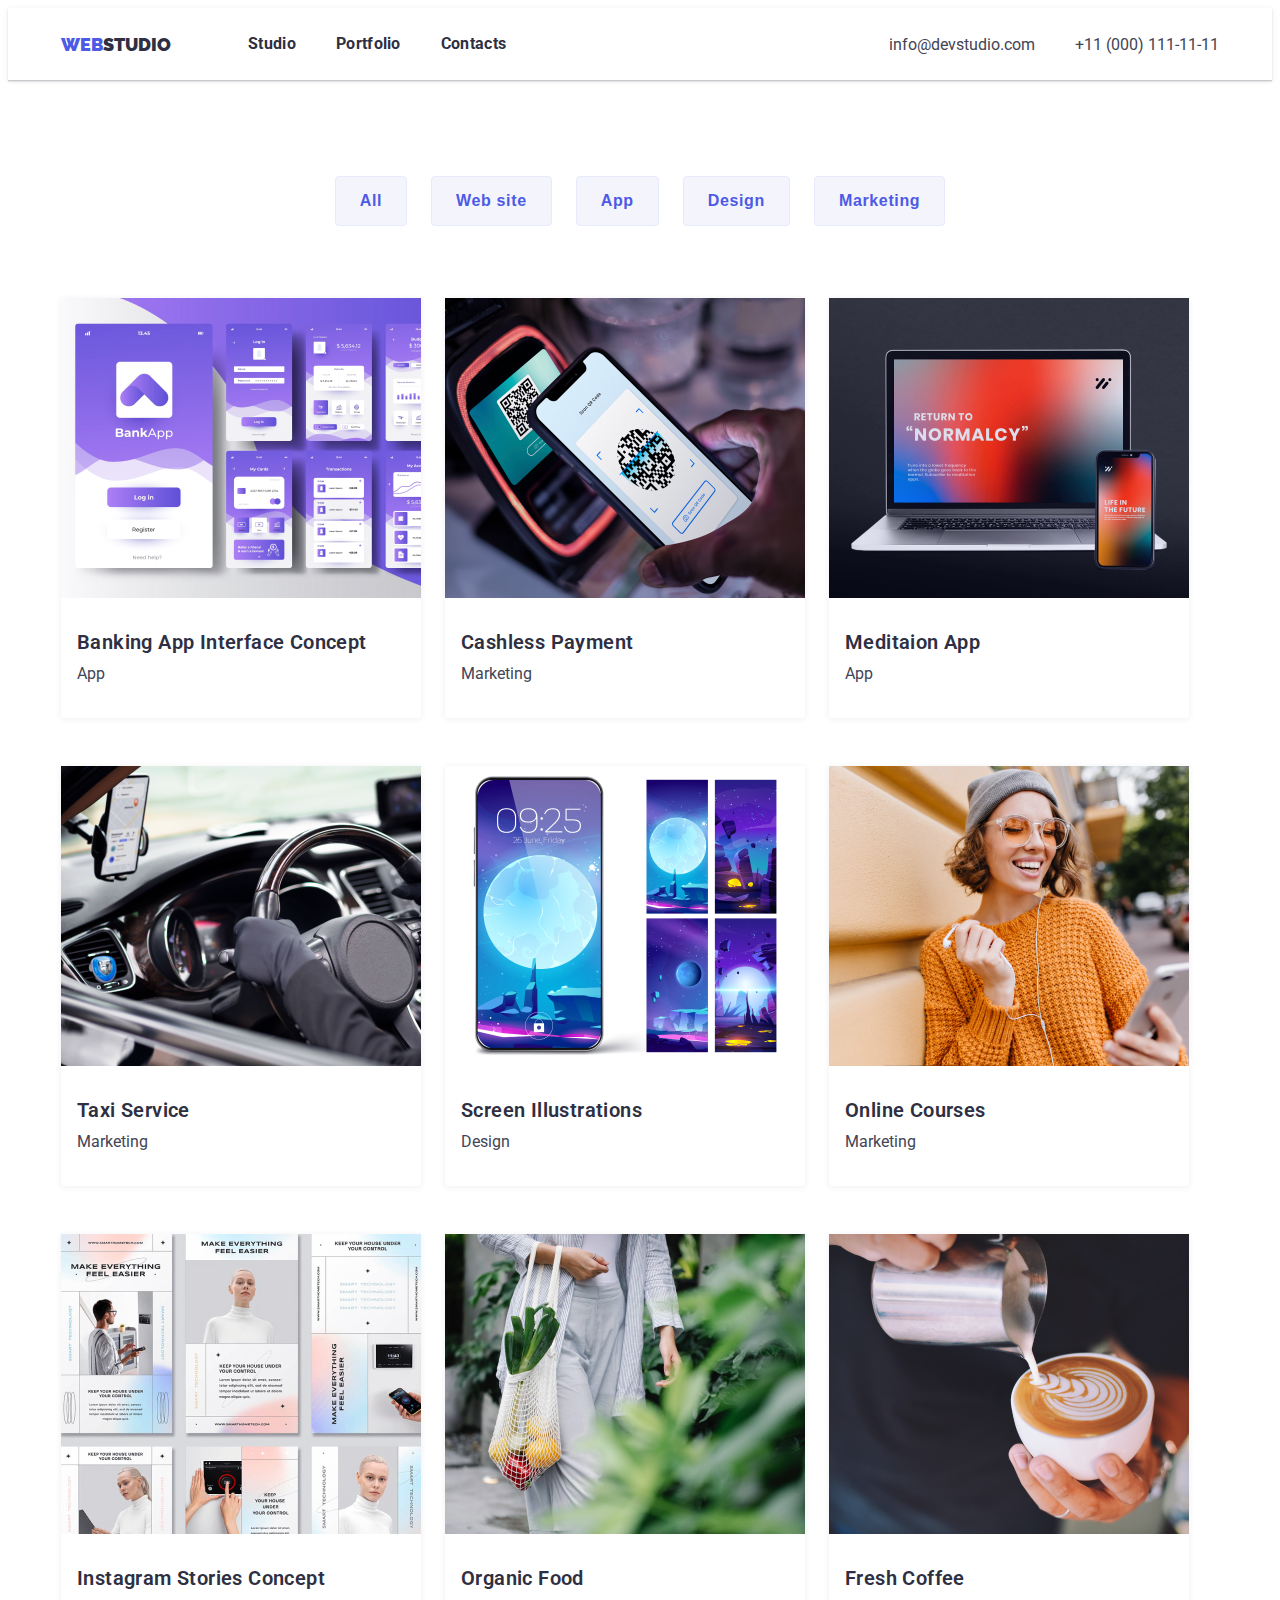
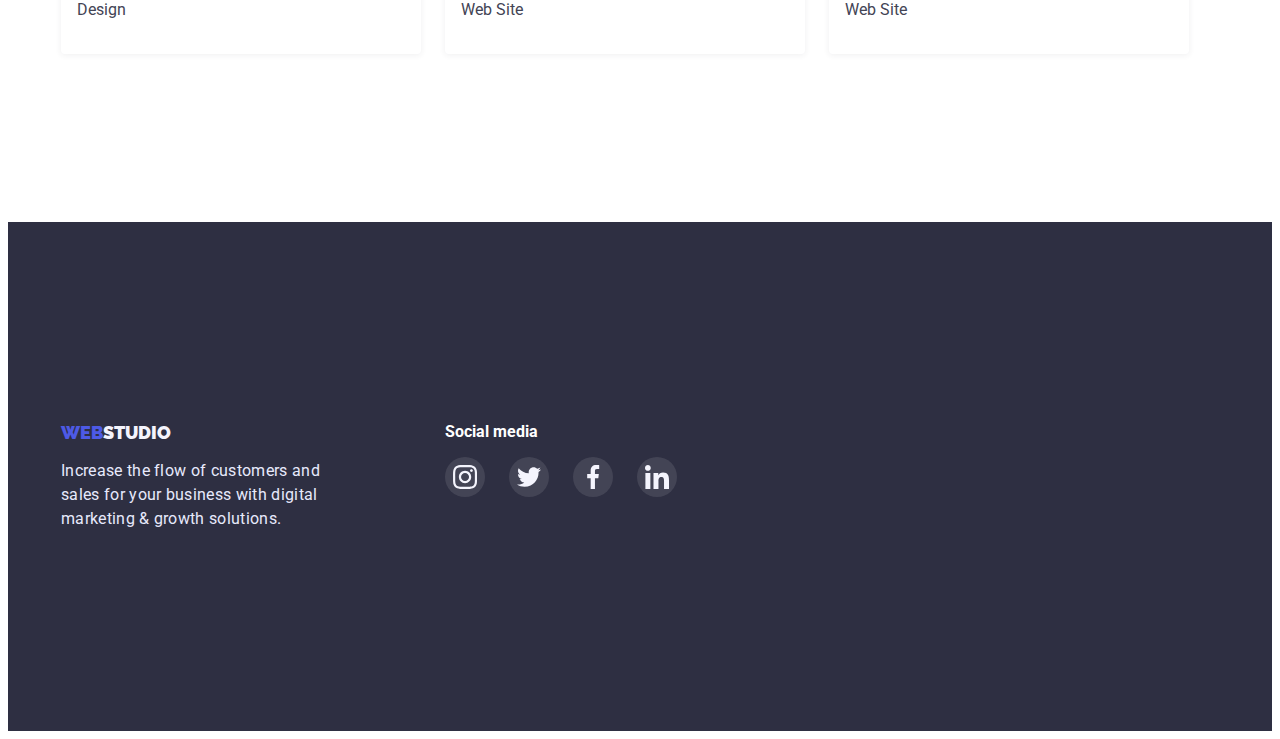
==== portfolio.html @ b272dc5b "first commit" ====
<!DOCTYPE html>
<html lang="en">
  <head>
    <meta charset="UTF-8" />
    <meta http-equiv="X-UA-Compatible" content="IE=edge" />
    <meta name="viewport" content="width=device-width, initial-scale=1.0" />
    <title>portfolio</title>
    <link rel="stylesheet" href="./index.html" />
    <link
      rel="stylesheet"
      href="https://cdnjs.cloudflare.com/ajax/libs/modern-normalize/1.1.0/modern-normalize.min.css"
      integrity="sha512-wpPYUAdjBVSE4KJnH1VR1HeZfpl1ub8YT/NKx4PuQ5NmX2tKuGu6U/JRp5y+Y8XG2tV+wKQpNHVUX03MfMFn9Q=="
      crossorigin="anonymous"
      referrerpolicy="no-referrer"
    />
    <link rel="stylesheet" href="css/styles.css" />
  </head>
  <body>
    <header class="header">
      <div class="container section-header">
        <a class="header-logo" href="./index.html"
          ><span class="logo-span">Web</span>Studio</a
        >
        <nav>
          <ul class="navigation">
            <li class="navigation-item">
              <a class="navigation-link" href="./index.html">Studio</a>
            </li>
            <li class="navigation-item">
              <a class="navigation-link" href="./potfolio.html">Portfolio</a>
            </li>
            <li class="navigation-item">
              <a class="navigation-link" href="#">Contacts</a>
            </li>
          </ul>
        </nav>
        <address class="contacts-link">
          <a class="contacts-email" href="mailto:info@devstudio.com"
            >info@devstudio.com</a
          >
          <a class="contacts-tel" href="tel:+110001111111"
            >+11 (000) 111-11-11</a
          >
        </address>
      </div>
    </header>
    <main>
      <h1 class="visually-hidden"></h1>
      <section class="portfolio-buttons">
        <div class="container">
          <ul class="buttons">
            <li>
              <button class="portfolio-btn" type="button">
                <span>All</span>
              </button>
            </li>
            <li>
              <button class="portfolio-btn" type="button">
                <span>Web site</span>
              </button>
            </li>
            <li>
              <button class="portfolio-btn" type="button">
                <span>App</span>
              </button>
            </li>
            <li>
              <button class="portfolio-btn" type="button">
                <span>Design</span>
              </button>
            </li>
            <li>
              <button class="portfolio-btn" type="button">
                <span>Marketing</span>
              </button>
            </li>
          </ul>
        </div>
      </section>
      <section class="portfolio">
        <div class="container">
          <ul class="projects">
            <li class="projects-block">
              <img
                src="./images/screens.jpg"
                alt="app interfaces"
                width="360px"
                height="300px"
              />
              <h3 class="projects-text-h">Banking App Interface Concept</h3>
              <p class="projects-text-p">App</p>
            </li>
            <li class="projects-block">
              <img
                src="./images/cashless.jpg"
                alt="cashless payment"
                width="360px"
                height="300px"
              />
              <h3 class="projects-text-h">Cashless Payment</h3>
              <p class="projects-text-p">Marketing</p>
            </li>
            <li class="projects-block">
              <img
                src="./images/compphone.jpg"
                alt="computer and phone"
                width="360px"
                height="300px"
              />
              <h3 class="projects-text-h">Meditaion App</h3>
              <p class="projects-text-p">App</p>
            </li>
            <li class="projects-block">
              <img
                src="./images/car.jpg"
                alt="car"
                width="360px"
                height="300px"
              />
              <h3 class="projects-text-h">Taxi Service</h3>
              <p class="projects-text-p">Marketing</p>
            </li>
            <li class="projects-block">
              <img
                src="./images/phone.jpg"
                alt="phone"
                width="360px"
                height="300px"
              />
              <h3 class="projects-text-h">Screen Illustrations</h3>
              <p class="projects-text-p">Design</p>
            </li>
            <li class="projects-block">
              <img
                src="./images/girl.jpg"
                alt="girl"
                width="360px"
                height="300px"
              />
              <h3 class="projects-text-h">Online Courses</h3>
              <p class="projects-text-p">Marketing</p>
            </li>
            <li class="projects-block">
              <img
                src="./images/interfaces.jpg"
                alt="website interfaces"
                width="360px"
                height="300px"
              />
              <h3 class="projects-text-h">Instagram Stories Concept</h3>
              <p class="projects-text-p">Design</p>
            </li>
            <li class="projects-block">
              <img
                src="./images/fruits.jpg"
                alt="fruits"
                width="360px"
                height="300px"
              />
              <h3 class="projects-text-h">Organic Food</h3>
              <p class="projects-text-p">Web Site</p>
            </li>
            <li class="projects-block">
              <img
                src="./images/coffee.jpg"
                alt="coffee"
                width="360px"
                height="300px"
              />
              <h3 class="projects-text-h">Fresh Coffee</h3>
              <p class="projects-text-p">Web Site</p>
            </li>
          </ul>
        </div>
      </section>
    </main>
    <footer class="footer">
      <div class="container section-footer">
        <div class="footer-block">
          <a class="footer-logo" href="./index.html"
            ><span class="footer-span">Web</span>Studio
          </a>
          <p class="footer-p">
            Increase the flow of customers and sales for your business with
            digital marketing & growth solutions.
          </p>
        </div>

        <div class="media-links">
          <h4 class="social-media-text">Social media</h4>
          <ul class="footer-buttons">
            <li>
              <button class="footer-btn">
                <svg class="icon-footer">
                  <use href="./images/icons.svg#icon-instagram"></use>
                </svg>
              </button>
            </li>
            <li>
              <button class="footer-btn">
                <svg class="icon-footer">
                  <use href="./images/icons.svg#icon-twitter"></use>
                </svg>
              </button>
            </li>
            <li>
              <button class="footer-btn">
                <svg class="icon-footer">
                  <use href="./images/icons.svg#icon-facebook"></use>
                </svg>
              </button>
            </li>
            <li>
              <button class="footer-btn">
                <svg class="icon-footer">
                  <use href="./images/icons.svg#icon-linkedin"></use>
                </svg>
              </button>
            </li>
          </ul>
        </div>
      </div>
    </footer>
  </body>
</html>
---- css/styles.css ----
@import url("https://fonts.googleapis.com/css2?family=Raleway:wght@700&family=Roboto:wght@400;500;700;900&display=swap");

:root {
  --iris: #4d5ae5;
  --white: #ffffff;
  --slate: #434455;
  --corn-flower: #e7e9fc;
  --cloud: #f4f4fd;
  --navy-blue: #2e2f42;
  --button-animation: #404bbf;
  --icon-hover: #31d0aa;
}
.visually-hidden {
  position: absolute;
  width: 1px;
  height: 1px;
  margin: -1px;
  border: 0;
  padding: 0;
  white-space: nowrap;
  clip-path: inset(100%);
  clip: rect(0 0 0 0);
  overflow: hidden;
}

body {
  font-size: 16px;
  letter-spacing: 0.02;
  font-family: "Roboto", sans-serif;
  background-color: var(--white);
  color: var(--navy-blue);
}

h1,
h2,
h3,
h4,
h5,
h6,
p {
  margin: 0;
}

img {
  display: block;
  max-width: 100%;
  height: auto;
}

ul,
ol {
  list-style: none;
  padding-left: 0;
  margin: 0;
}

a {
  text-decoration: none;
}

address {
  font-style: normal;
}

button {
  display: block;
  cursor: pointer;
  border: none;
  border-radius: 4px;
}

.section {
  padding-top: 120px;
  padding-bottom: 120px;
}

.section-header {
  display: flex;
  align-items: center;
}

.container {
  width: 1158px;
  margin: 0 auto;
  padding: 0 15px;
}

.header {
  padding: 24px 0;
  box-shadow: 0px 2px 1px rgba(46, 47, 66, 0.08),
    0px 1px 1px rgba(46, 47, 66, 0.16), 0px 1px 6px rgba(46, 47, 66, 0.08);
}

.header-logo {
  font-size: 18px;
  font-family: Raleway;
  text-transform: uppercase;
  font-weight: 900;
  color: var(--navy-blue);
}

nav {
  margin-left: 77px;
}

.header-logo .logo-span {
  color: var(--iris);
}

.navigation {
  display: flex;
  gap: 40px;
}

.navigation-item {
  display: inline-block;
}

.navigation-link {
  font-weight: 700;
  font-size: 16px;
  line-height: 1.5;
  letter-spacing: 0.02em;
  color: var(--navy-blue);
}

.navigation-link:hover {
  color: var(--iris);
}

.contacts-link {
  display: flex;
  margin-left: auto;
  gap: 40px;
}

.contacts-tel {
  color: var(--slate);
}

.contacts-tel:hover {
  color: var(--iris);
}

.contacts-email {
  color: var(--slate);
}

.contacts-email:hover {
  color: var(--iris);
}

.section-solutions {
  max-width: 1440px;
  height: 603px;
  background-image: linear-gradient(
      rgba(46, 47, 66, 0.7),
      rgba(46, 47, 66, 0.7)
    ),
    url(../images/people-office.jpg);

  background-repeat: no-repeat;
  background-size: cover;
  padding: 192px 0;
}

.main-text {
  font-weight: 700;
  font-size: 56px;
  line-height: 1.07;
  text-align: center;
  width: 492px;
  margin: 0 auto;
  margin-bottom: 48px;
  color: var(--white);
}

.button-main {
  margin: 0 auto;
  display: block;
  min-width: 170px;
  cursor: pointer;
  font-weight: 700;
  font-size: 16px;
  padding: 16px 32px;
  color: var(--white);
  background-color: var(--iris);
  box-shadow: 0px 3px 1px rgb(48 30 30 / 10%), 0px 2px 1px rgb(0 0 0 / 8%),
    0px 2px 2px rgb(0 0 0 / 12%);
}

.button-main:hover {
  background-color: var(--button-animation);
}

.text-block-svgs {
  padding: 24px;
  margin-bottom: 8px;
  text-align: center;
  background-color: var(--cloud);
  border-radius: 4px;
}

.icons-text-block {
  width: 64px;
  height: 64px;
}

.text-blocks {
  padding: 120px 0;
}

.text-box {
  display: flex;
  gap: 24px;
}

.text-text {
  width: 264px;
}

.text-h {
  font-weight: 600;
  font-size: 20px;
  line-height: 1.2;
  letter-spacing: 0.02em;
  color: var(--navy-blue);
  margin-bottom: 8px;
}

.text-p {
  font-weight: 400;
  font-size: 16px;
  line-height: 1.5;
  letter-spacing: 0.02em;
  color: var(--slate);
}

.big-text {
  margin-bottom: 72px;
  font-weight: 600;
  font-size: 36px;
  line-height: 1.1;
  text-align: center;
  letter-spacing: 0.02em;
  text-transform: capitalize;
  color: var(--navy-blue);
}

.sectiom-features {
  padding-bottom: 120px;
}

.main-images {
  display: flex;
  padding-bottom: 120px;
  gap: 24px;
}

.team {
  padding: 120px 0;
  background-color: var(--corn-flower);
}

.teams {
  display: flex;
  gap: 24px;
  text-align: center;
}

.team-text {
  margin-bottom: 72px;
  font-weight: 600;
  text-align: center;
  font-size: 36px;
  line-height: 1.1;
  letter-spacing: 0.02em;
  text-transform: capitalize;
  color: var(--navy-blue);
}

.team-text-block {
  padding: 32px;
  padding-bottom: 0;
}

.team-text-h {
  margin-bottom: 12px;
  font-weight: 700;
  font-size: 20px;
  line-height: 1.2;
  letter-spacing: 0.02em;
  color: var(--navy-blue);
}

.team-text-p {
  margin-bottom: 8px;
  font-weight: 400;
  font-size: 16px;
  line-height: 1.5;
  color: var(--slate);
}

.team-block {
  width: 264px;
  background-color: #ffffff;
  box-shadow: 0px 1px 6px rgba(46, 47, 66, 0.08);
  border-radius: 0px 0px 4px 4px;
}

.team-block:hover {
  box-shadow: 0px 1px 6px rgba(46, 47, 66, 0.08),
    0px 1px 1px rgba(46, 47, 66, 0.16), 0px 2px 1px rgba(46, 47, 66, 0.08);
}

.team-buttons {
  display: flex;
  justify-content: center;
  gap: 24px;
  margin: 0 auto;
  padding-bottom: 32px;
}

.teams-btn {
  padding: 12px;
  width: 40px;
  height: 40px;
  background-color: var(--iris);
  border-radius: 100px;
}

.teams-btn:hover {
  box-shadow: 0px 1px 6px rgba(46, 47, 66, 0.08),
    0px 1px 1px rgba(46, 47, 66, 0.16), 0px 2px 1px rgba(46, 47, 66, 0.08);
}

.icon-teams {
  width: 16px;
  height: 16px;
  color: var(--cloud);
}

.customers {
  padding-top: 120px;
  padding-bottom: 120px;
}

.customers-text {
  margin-bottom: 72px;
  font-weight: 600;
  font-size: 36px;
  line-height: 1.1;
  text-align: center;
  letter-spacing: 0.02em;
  text-transform: capitalize;
  color: var(--navy-blue);
}

.customers-icons {
  display: flex;
  gap: 24px;
}

.customers-border {
  padding: 16px 32px;
  width: 168px;
  height: 88px;
  border: 1px solid #8e8f99;
  border-radius: 4px;
}

.customers-svg {
  display: flex;
  margin: 0 auto;
  width: 104px;
  height: 56px;
}

.section-footer {
  display: flex;
}

.footer {
  background-color: var(--navy-blue);
  padding: 100px 0;
}

.footer-block {
  padding-top: 100px;
  padding-bottom: 100px;
  width: 264px;
}

.footer-logo {
  font-size: 18px;
  font-family: Raleway;
  text-transform: uppercase;
  font-weight: 900;
  color: var(--cloud);
}

.footer-span {
  color: var(--iris);
}

.footer-p {
  padding-top: 16px;
  font-weight: 400;
  font-size: 16px;
  line-height: 1.5;
  letter-spacing: 0.02em;
  color: var(--corn-flower);
}

.media-links {
  display: block;
  padding-top: 100px;
  padding-bottom: 100px;
  margin-left: 120px;
  gap: 40px;
}

.social-media-text {
  color: var(--white);
  margin-bottom: 16px;
}

.footer-buttons {
  display: flex;
  gap: 24px;
  margin: 0 auto;
}

.icon-footer {
  width: 24px;
  height: 24px;
}

.footer-btn {
  padding: 8px;
  width: 40px;
  height: 40px;
  border-radius: 100px;
  background-color: rgba(255, 255, 255, 0.1);
}

.footer-btn:hover {
  background-color: var(--icon-hover);
}

.buttons {
  display: flex;
  justify-content: center;
  gap: 24px;
  margin: 0 auto;
  padding-top: 96px;
  padding-bottom: 72px;
}

.portfolio-btn {
  display: block;
  padding: 12px 24px;
  border-radius: 4px;
  cursor: pointer;
  font-weight: 700;
  font-size: 16px;
  line-height: 1.5;
  letter-spacing: 0.04em;
  color: var(--iris);
  background-color: var(--cloud);
  border: 1px solid var(--corn-flower);
}

.portfolio-btn:hover {
  color: var(--white);
  background-color: var(--iris);
  box-shadow: 0px 3px 1px rgb(48 30 30 / 10%), 0px 2px 1px rgb(0 0 0 / 8%),
    0px 2px 2px rgb(0 0 0 / 12%);
}

.projects {
  display: flex;
  flex-wrap: wrap;
  margin: 0 auto;
  margin-bottom: 120px;
}

.projects-block {
  margin-right: 24px;
  margin-bottom: 48px;
  display: block;
  width: 360px;
  height: 420px;
  background-color: #ffffff;
  box-shadow: 0px 1px 6px rgba(46, 47, 66, 0.08);
  border-radius: 0px 0px 4px 4px;
}

.projects-block:hover {
  box-shadow: 0px 1px 6px rgba(46, 47, 66, 0.08),
    0px 1px 1px rgba(46, 47, 66, 0.16), 0px 2px 1px rgba(46, 47, 66, 0.08);
}

.projects-block:nth-child(3n) {
  margin-right: 0px;
}

.projects-text-h {
  padding-top: 32px;
  margin-left: 16px;
  margin-bottom: 8px;
  font-weight: 600;
  font-size: 20px;
  line-height: 1.2;
  letter-spacing: 0.02em;
  color: var(--navy-blue);
}

.projects-text-p {
  margin-left: 16px;
  font-weight: 400;
  font-size: 16px;
  line-height: 1.5;
  color: var(--slate);
}

.icon {
  display: inline-block;
  width: 1em;
  height: 1em;
  stroke-width: 0;
  stroke: currentColor;
  fill: currentColor;
}

/* ==========================================
Single-colored icons can be modified like so:
.icon-name {
  font-size: 32px;
  color: red;
}
========================================== */

.icon-client1 {
  width: 1.9091796875em;
}

.icon-client2 {
  width: 1.9091796875em;
}

.icon-client3 {
  width: 1.9091796875em;
}

.icon-client4 {
  width: 1.9091796875em;
}

.icon-client5 {
  width: 1.9091796875em;
}

.icon-client6 {
  width: 1.9091796875em;
}
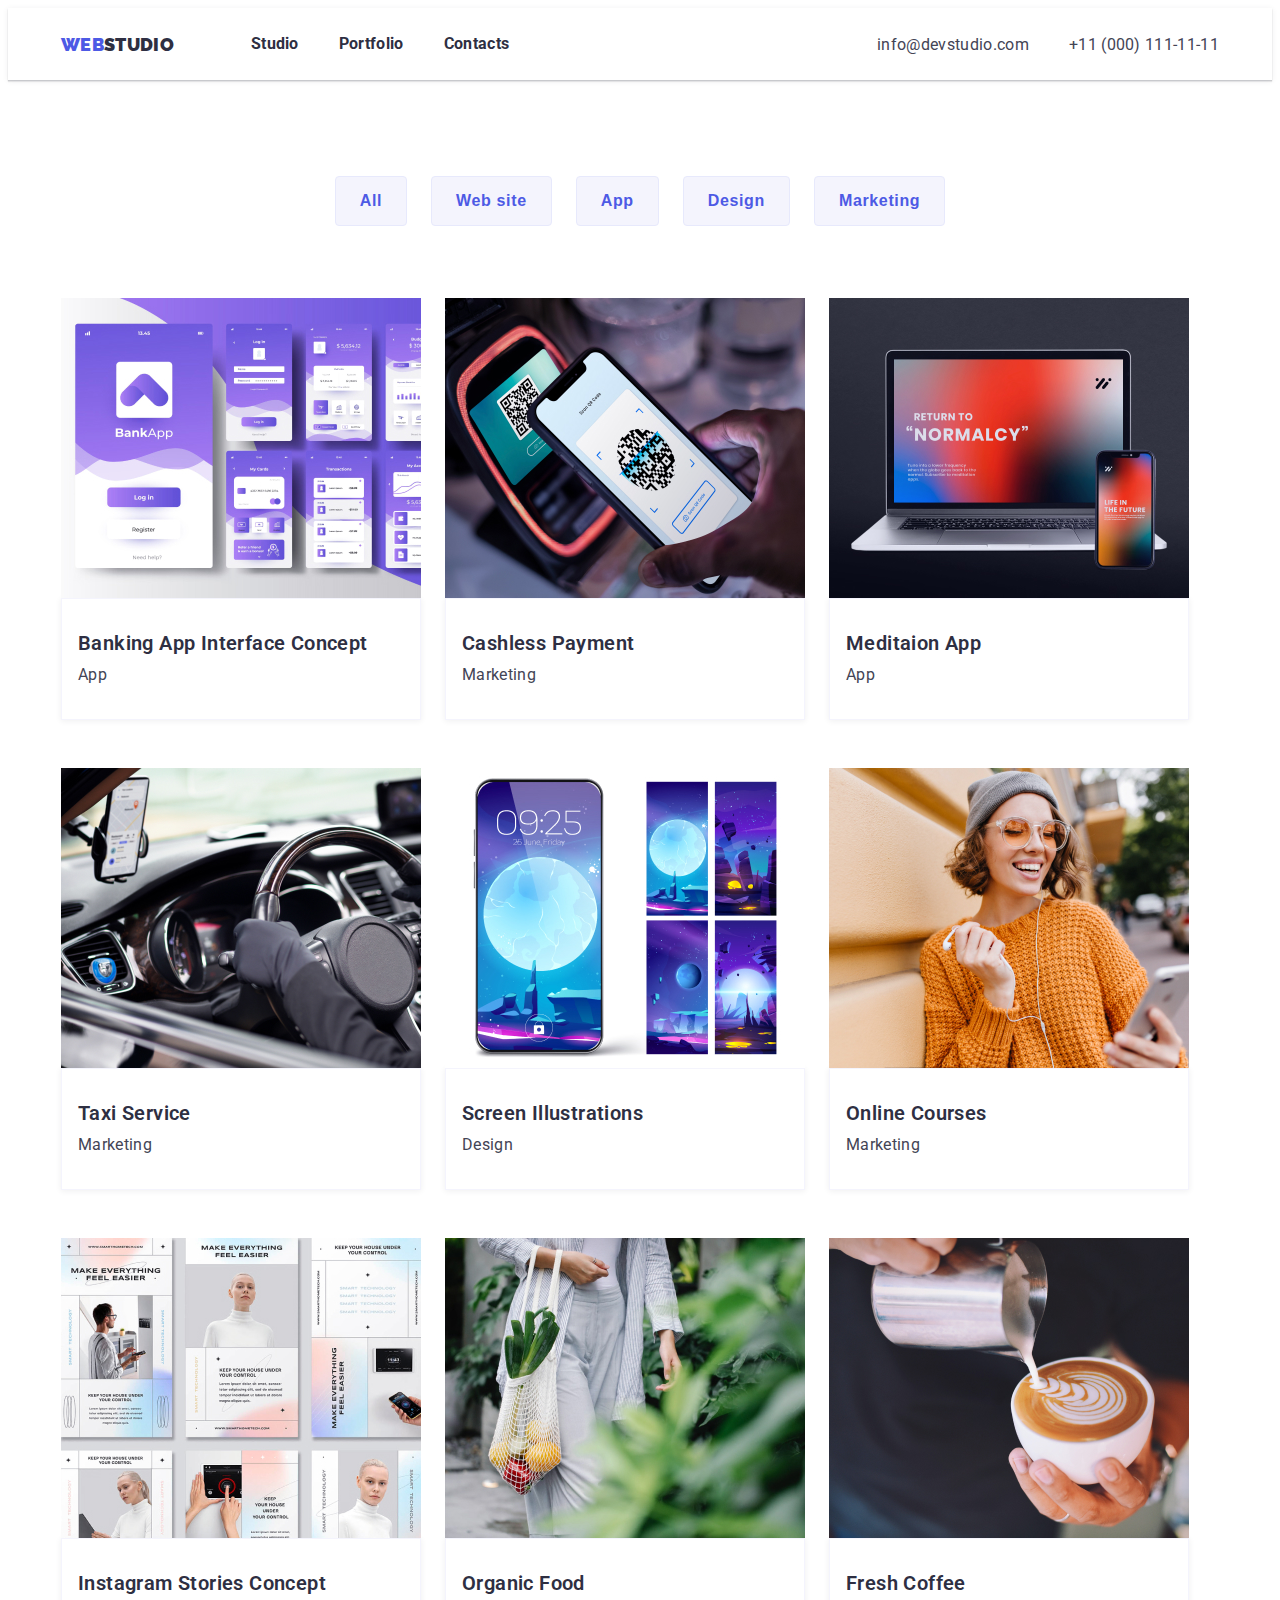
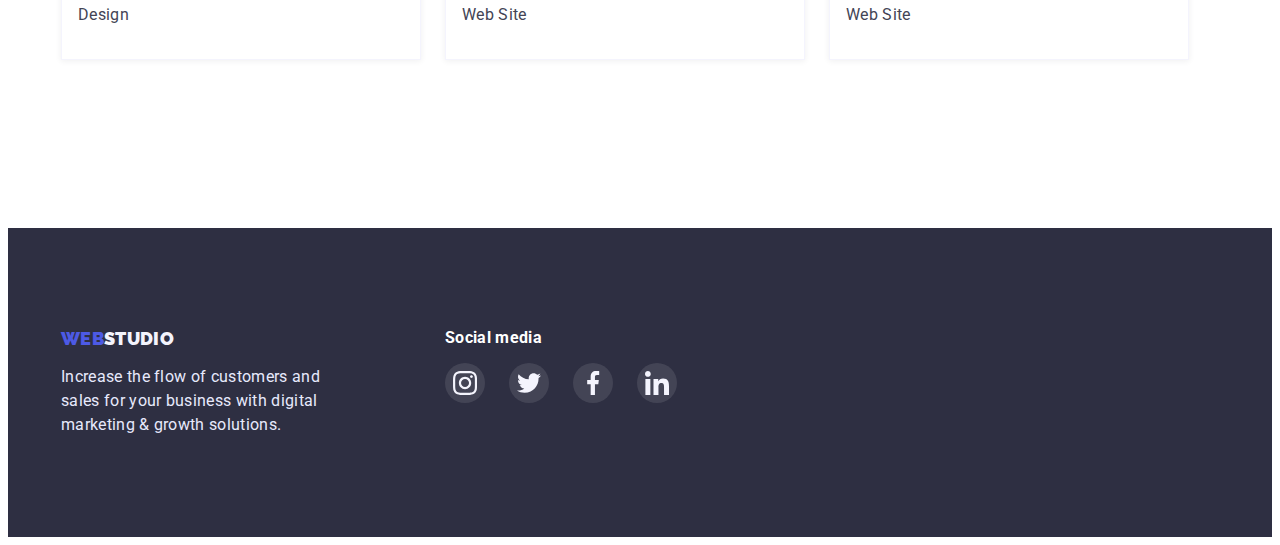
==== commit b93b8251: "Change index.html and css" ====
--- a/portfolio.html
+++ b/portfolio.html
@@ -81,94 +81,130 @@
         <div class="container">
           <ul class="projects">
             <li class="projects-block">
-              <img
-                src="./images/screens.jpg"
-                alt="app interfaces"
-                width="360px"
-                height="300px"
-              />
-              <h3 class="projects-text-h">Banking App Interface Concept</h3>
-              <p class="projects-text-p">App</p>
-            </li>
-            <li class="projects-block">
-              <img
-                src="./images/cashless.jpg"
-                alt="cashless payment"
-                width="360px"
-                height="300px"
-              />
-              <h3 class="projects-text-h">Cashless Payment</h3>
-              <p class="projects-text-p">Marketing</p>
-            </li>
-            <li class="projects-block">
-              <img
-                src="./images/compphone.jpg"
-                alt="computer and phone"
-                width="360px"
-                height="300px"
-              />
-              <h3 class="projects-text-h">Meditaion App</h3>
-              <p class="projects-text-p">App</p>
-            </li>
-            <li class="projects-block">
-              <img
-                src="./images/car.jpg"
-                alt="car"
-                width="360px"
-                height="300px"
-              />
-              <h3 class="projects-text-h">Taxi Service</h3>
-              <p class="projects-text-p">Marketing</p>
-            </li>
-            <li class="projects-block">
-              <img
-                src="./images/phone.jpg"
-                alt="phone"
-                width="360px"
-                height="300px"
-              />
-              <h3 class="projects-text-h">Screen Illustrations</h3>
-              <p class="projects-text-p">Design</p>
-            </li>
-            <li class="projects-block">
-              <img
-                src="./images/girl.jpg"
-                alt="girl"
-                width="360px"
-                height="300px"
-              />
-              <h3 class="projects-text-h">Online Courses</h3>
-              <p class="projects-text-p">Marketing</p>
-            </li>
-            <li class="projects-block">
-              <img
-                src="./images/interfaces.jpg"
-                alt="website interfaces"
-                width="360px"
-                height="300px"
-              />
-              <h3 class="projects-text-h">Instagram Stories Concept</h3>
-              <p class="projects-text-p">Design</p>
-            </li>
-            <li class="projects-block">
-              <img
-                src="./images/fruits.jpg"
-                alt="fruits"
-                width="360px"
-                height="300px"
-              />
-              <h3 class="projects-text-h">Organic Food</h3>
-              <p class="projects-text-p">Web Site</p>
-            </li>
-            <li class="projects-block">
-              <img
-                src="./images/coffee.jpg"
-                alt="coffee"
-                width="360px"
-                height="300px"
-              />
-              <h3 class="projects-text-h">Fresh Coffee</h3>
-              <p class="projects-text-p">Web Site</p>
+              <a class="project-link" href="#">
+                <img
+                  src="./images/screens.jpg"
+                  alt="app interfaces"
+                  width="360px"
+                  height="300px"
+                />
+                <div class="projects-text-block">
+                  <h3 class="projects-text-h">Banking App Interface Concept</h3>
+                  <p class="projects-text-p">App</p>
+                </div>
+              </a>
+            </li>
+            <li class="projects-block">
+              <a class="project-link" href="#">
+                <img
+                  src="./images/cashless.jpg"
+                  alt="cashless payment"
+                  width="360px"
+                  height="300px"
+                />
+                <div class="projects-text-block">
+                  <h3 class="projects-text-h">Cashless Payment</h3>
+                  <p class="projects-text-p">Marketing</p>
+                </div>
+              </a>
+            </li>
+            <li class="projects-block">
+              <a class="project-link" href="#">
+                <img
+                  src="./images/compphone.jpg"
+                  alt="computer and phone"
+                  width="360px"
+                  height="300px"
+                />
+                <div class="projects-text-block">
+                  <h3 class="projects-text-h">Meditaion App</h3>
+                  <p class="projects-text-p">App</p>
+                </div>
+              </a>
+            </li>
+            <li class="projects-block">
+              <a class="project-link" href="#">
+                <img
+                  src="./images/car.jpg"
+                  alt="car"
+                  width="360px"
+                  height="300px"
+                />
+                <div class="projects-text-block">
+                  <h3 class="projects-text-h">Taxi Service</h3>
+                  <p class="projects-text-p">Marketing</p>
+                </div>
+              </a>
+            </li>
+            <li class="projects-block">
+              <a class="project-link" href="#">
+                <img
+                  src="./images/phone.jpg"
+                  alt="phone"
+                  width="360px"
+                  height="300px"
+                />
+                <div class="projects-text-block">
+                  <h3 class="projects-text-h">Screen Illustrations</h3>
+                  <p class="projects-text-p">Design</p>
+                </div>
+              </a>
+            </li>
+            <li class="projects-block">
+              <a class="project-link" href="#">
+                <img
+                  src="./images/girl.jpg"
+                  alt="girl"
+                  width="360px"
+                  height="300px"
+                />
+                <div class="projects-text-block">
+                  <h3 class="projects-text-h">Online Courses</h3>
+                  <p class="projects-text-p">Marketing</p>
+                </div>
+              </a>
+            </li>
+            <li class="projects-block">
+              <a class="project-link" href="#">
+                <img
+                  src="./images/interfaces.jpg"
+                  alt="website interfaces"
+                  width="360px"
+                  height="300px"
+                />
+                <div class="projects-text-block">
+                  <h3 class="projects-text-h">Instagram Stories Concept</h3>
+                  <p class="projects-text-p">Design</p>
+                </div>
+              </a>
+            </li>
+            <li class="projects-block">
+              <a class="project-link" href="#">
+                <img
+                  src="./images/fruits.jpg"
+                  alt="fruits"
+                  width="360px"
+                  height="300px"
+                />
+                <div class="projects-text-block">
+                  <h3 class="projects-text-h">Organic Food</h3>
+                  <p class="projects-text-p">Web Site</p>
+                </div>
+              </a>
+            </li>
+            <li class="projects-block">
+              <a class="project-link" href="#">
+                <img
+                  src="./images/coffee.jpg"
+                  alt="coffee"
+                  width="360px"
+                  height="300px"
+                />
+                <div class="projects-text-block">
+                  <h3 class="projects-text-h">Fresh Coffee</h3>
+                  <p class="projects-text-p">Web Site</p>
+                </div>
+              </a>
             </li>
           </ul>
         </div>
--- a/css/styles.css
+++ b/css/styles.css
@@ -25,7 +25,7 @@
 
 body {
   font-size: 16px;
-  letter-spacing: 0.02;
+  letter-spacing: 0.02em;
   font-family: "Roboto", sans-serif;
   background-color: var(--white);
   color: var(--navy-blue);
@@ -162,6 +162,7 @@
   background-repeat: no-repeat;
   background-size: cover;
   padding: 192px 0;
+  margin: 0 auto;
 }
 
 .main-text {
@@ -194,9 +195,11 @@
 }
 
 .text-block-svgs {
-  padding: 24px;
+  display: flex;
+  align-items: center;
+  justify-content: center;
+  height: 112px;
   margin-bottom: 8px;
-  text-align: center;
   background-color: var(--cloud);
   border-radius: 4px;
 }
@@ -280,8 +283,7 @@
 }
 
 .team-text-block {
-  padding: 32px;
-  padding-bottom: 0;
+  padding: 32px 0;
 }
 
 .team-text-h {
@@ -317,19 +319,20 @@
   display: flex;
   justify-content: center;
   gap: 24px;
-  margin: 0 auto;
-  padding-bottom: 32px;
 }
 
 .teams-btn {
-  padding: 12px;
+  display: flex;
+  align-items: center;
+  justify-content: center;
   width: 40px;
   height: 40px;
   background-color: var(--iris);
-  border-radius: 100px;
+  border-radius: 50%;
 }
 
 .teams-btn:hover {
+  background-color: var(--button-animation);
   box-shadow: 0px 1px 6px rgba(46, 47, 66, 0.08),
     0px 1px 1px rgba(46, 47, 66, 0.16), 0px 2px 1px rgba(46, 47, 66, 0.08);
 }
@@ -337,7 +340,7 @@
 .icon-teams {
   width: 16px;
   height: 16px;
-  color: var(--cloud);
+  fill: currentColor;
 }
 
 .customers {
@@ -361,19 +364,42 @@
   gap: 24px;
 }
 
-.customers-border {
-  padding: 16px 32px;
+.customers-link {
+  display: flex;
+  align-items: center;
+  justify-content: center;
   width: 168px;
   height: 88px;
-  border: 1px solid #8e8f99;
+  border: 1px solid currentColor;
   border-radius: 4px;
+  color: #8e8f99;
+}
+
+.customers-link:hover {
+  color: var(--iris);
+}
+
+.customers-link:focus {
+  color: var(--iris);
+  border-radius: 4px;
 }
 
 .customers-svg {
-  display: flex;
-  margin: 0 auto;
   width: 104px;
   height: 56px;
+  fill: currentColor;
+}
+
+.customers-svg:hover {
+  width: 104px;
+  height: 56px;
+  color: var(--iris);
+}
+
+.customers-svg:focus {
+  width: 104px;
+  height: 56px;
+  fill: var(--iris);
 }
 
 .section-footer {
@@ -386,8 +412,6 @@
 }
 
 .footer-block {
-  padding-top: 100px;
-  padding-bottom: 100px;
   width: 264px;
 }
 
@@ -414,8 +438,6 @@
 
 .media-links {
   display: block;
-  padding-top: 100px;
-  padding-bottom: 100px;
   margin-left: 120px;
   gap: 40px;
 }
@@ -423,6 +445,7 @@
 .social-media-text {
   color: var(--white);
   margin-bottom: 16px;
+  font-weight: 700;
 }
 
 .footer-buttons {
@@ -448,6 +471,10 @@
   background-color: var(--icon-hover);
 }
 
+.footer-btn:focus {
+  background-color: var(--icon-hover);
+}
+
 .buttons {
   display: flex;
   justify-content: center;
@@ -478,6 +505,13 @@
     0px 2px 2px rgb(0 0 0 / 12%);
 }
 
+.portfolio-btn:focus {
+  color: var(--white);
+  background-color: var(--iris);
+  box-shadow: 0px 3px 1px rgb(48 30 30 / 10%), 0px 2px 1px rgb(0 0 0 / 8%),
+    0px 2px 2px rgb(0 0 0 / 12%);
+}
+
 .projects {
   display: flex;
   flex-wrap: wrap;
@@ -488,26 +522,39 @@
 .projects-block {
   margin-right: 24px;
   margin-bottom: 48px;
+  width: 360px;
+}
+
+.projects-block:nth-child(3n) {
+  margin-right: 0px;
+}
+
+.project-link {
   display: block;
-  width: 360px;
-  height: 420px;
-  background-color: #ffffff;
-  box-shadow: 0px 1px 6px rgba(46, 47, 66, 0.08);
-  border-radius: 0px 0px 4px 4px;
-}
-
-.projects-block:hover {
+}
+
+.project-link:hover {
   box-shadow: 0px 1px 6px rgba(46, 47, 66, 0.08),
     0px 1px 1px rgba(46, 47, 66, 0.16), 0px 2px 1px rgba(46, 47, 66, 0.08);
 }
 
-.projects-block:nth-child(3n) {
-  margin-right: 0px;
-}
-
+.project-link:focus {
+  box-shadow: 0px 1px 6px rgba(46, 47, 66, 0.08),
+    0px 1px 1px rgba(46, 47, 66, 0.16), 0px 2px 1px rgba(46, 47, 66, 0.08);
+}
+
+.projects-text-block {
+  padding: 16px;
+  padding-top: 32px;
+  padding-bottom: 32px;
+  padding: border;
+  border-top: 0px;
+  border: 0.5px solid #f4f4fd;
+  box-shadow: 0px 1px 6px rgba(46, 47, 66, 0.08);
+}
 .projects-text-h {
-  padding-top: 32px;
-  margin-left: 16px;
+  /* padding-top: 32px;
+  margin-left: 16px; */
   margin-bottom: 8px;
   font-weight: 600;
   font-size: 20px;
@@ -517,7 +564,7 @@
 }
 
 .projects-text-p {
-  margin-left: 16px;
+  /* margin-left: 16px; */
   font-weight: 400;
   font-size: 16px;
   line-height: 1.5;
